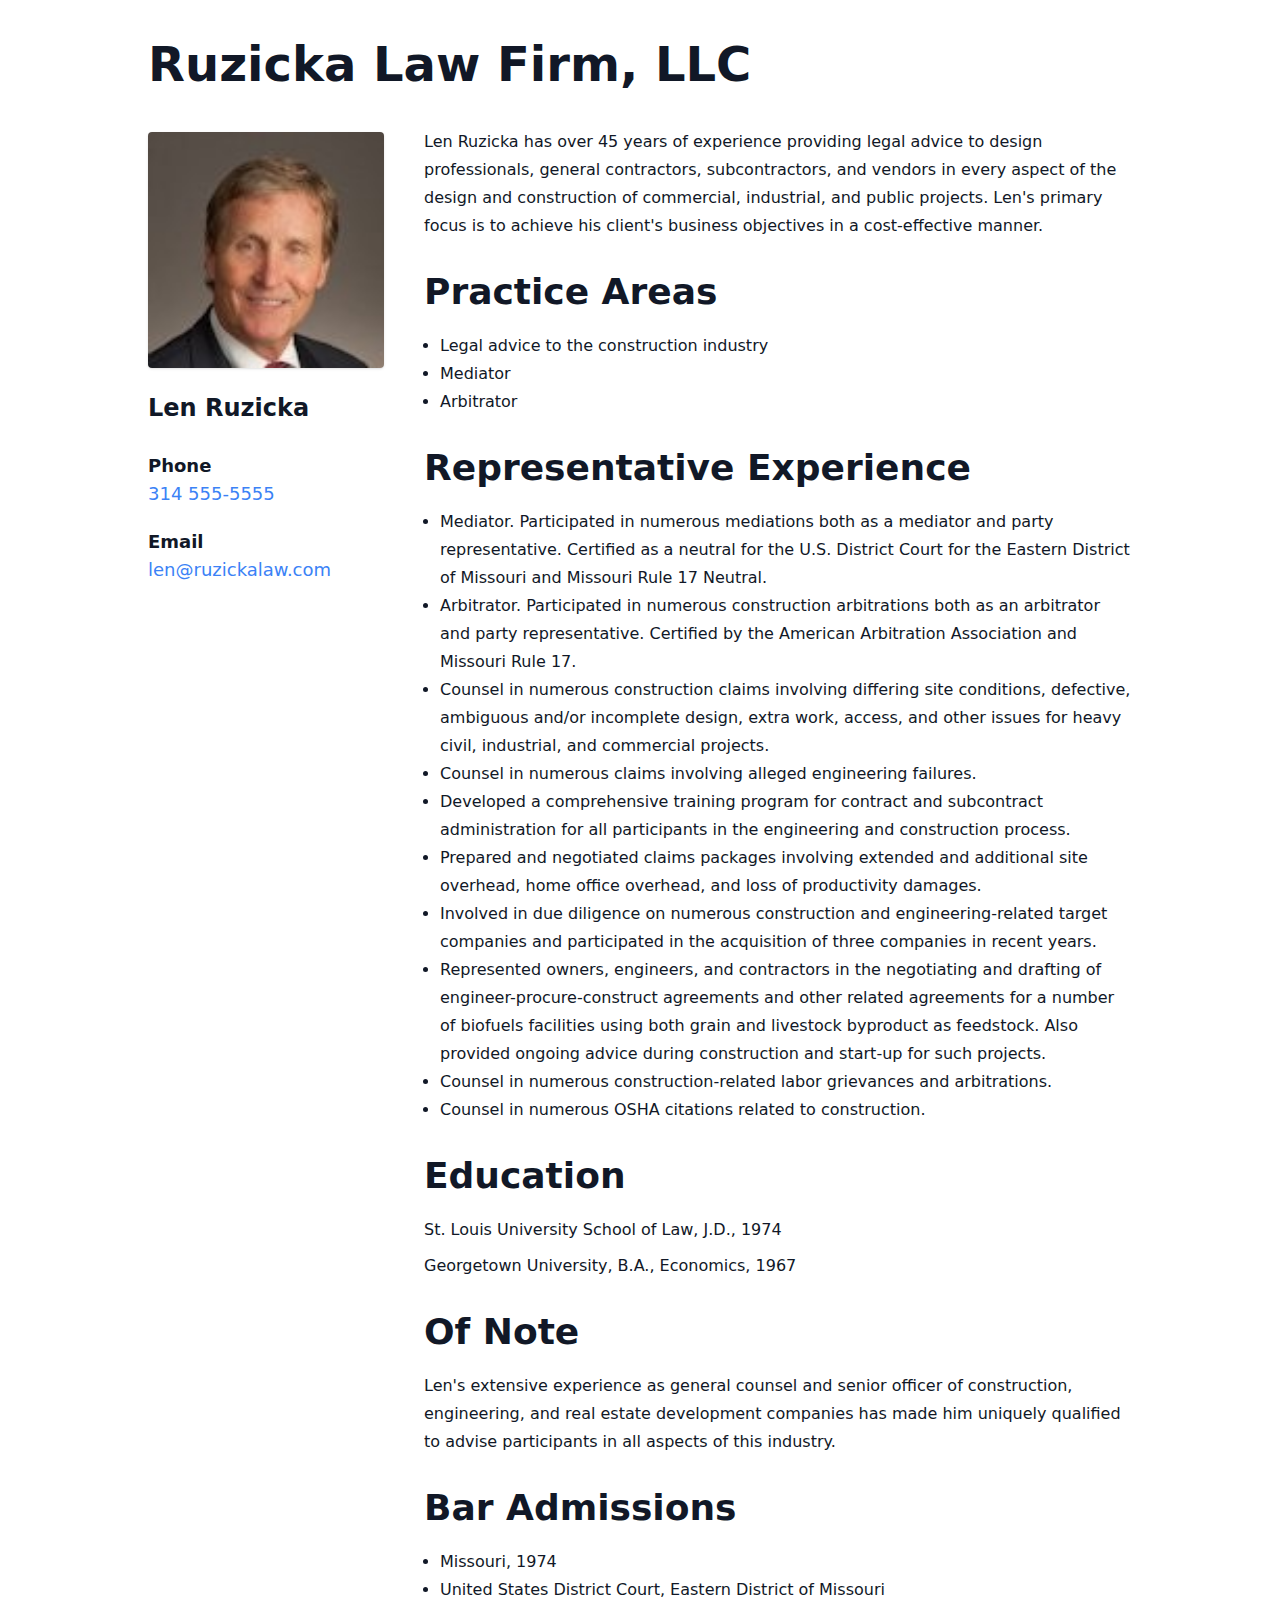
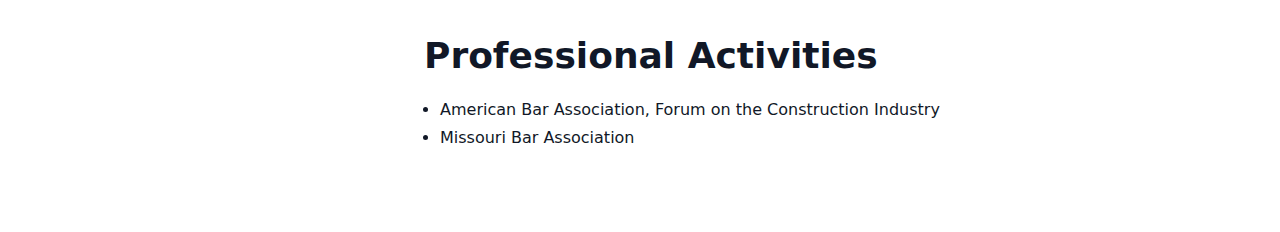
==== index.html @ 510b2f81 "First commit" ====
<!doctype html>
<html lang="{{ site.locale }}">
<head>
  <meta charset="utf-8" />
  <meta name="viewport" content="width=device-width, initial-scale=1.0" />
  <title>Ruzicka Law Firm, LLC</title>

  <meta name="description" content="Ruzicka Law Firm, LLC - Providing expert legal advice for over 45 years in the design and construction industry.">
  <meta name="keywords" content="Ruzicka Law Firm, LLC, Len Ruzicka, legal advice, construction industry, mediator, arbitrator, Missouri">
  <meta name="author" content="Ruzicka Law Firm, LLC">

  <meta property="og:title" content="Ruzicka Law Firm, LLC">
  <meta property="og:description" content="Providing expert legal advice for over 45 years in the design and construction industry.">
  <meta property="og:image" content="https://ruzickalaw.com/images/profile.jpeg">
  <meta property="og:url" content="https://ruzickalaw.com">
  <meta property="og:type" content="website">

  <link rel="stylesheet" href="index.css" />
</head>
<body class="text-gray-900 antialiased font-sans leading-7">
  <main class="container mx-auto mt-10 mb-20 max-w-5xl">
    <h1 class="font-bold text-3xl mb-6 md:text-5xl md:mb-10 mx-5">
      Ruzicka Law Firm, LLC
    </h1>
    <div class="flex flex-col md:flex-row gap-10 mx-5">
      <div class="w-full md:w-1/4 -mb-2">
        <img class="w-full mt-1 rounded shadow" src="images/profile.jpeg" alt="Len Ruzicka">
        <p class="text-2xl font-semibold my-6">Len Ruzicka</p>
        <div class="text-lg pt-1">
          <div>
            <p class="font-semibold">Phone</p>
            <p><a href="tel:+13145555555" class="text-blue-500">314 555-5555</a></p>
          </div>
          <div class="mt-5">
            <p class="font-semibold">Email</p>
            <p><a href="mailto:len@ruzickalaw.com" class="text-blue-500">len@ruzickalaw.com</a></p>
          </div>
        </div>
      </div>

      <div class="w-full md:w-3/4">
        <p>Len Ruzicka has over 45 years of experience providing legal advice to design professionals, general contractors, subcontractors, and vendors in every aspect of the design and construction of commercial, industrial, and public projects. Len's primary focus is to achieve his client's business objectives in a cost-effective manner.</p>

        <h2 class="text-2xl md:text-4xl font-semibold mt-8 mb-5">Practice Areas</h2>
        <ul class="list-disc list-outside ml-4">
          <li>Legal advice to the construction industry</li>
          <li>Mediator</li>
          <li>Arbitrator</li>
        </ul>

        <h2 class="text-2xl md:text-4xl font-semibold mt-8 mb-5">Representative Experience</h2>
        <ul class="list-disc list-outside ml-4">
          <li>Mediator. Participated in numerous mediations both as a mediator and party representative. Certified as a neutral for the U.S. District Court for the Eastern District of Missouri and Missouri Rule 17 Neutral.</li>
          <li>Arbitrator. Participated in numerous construction arbitrations both as an arbitrator and party representative. Certified by the American Arbitration Association and Missouri Rule 17.</li>
          <li>Counsel in numerous construction claims involving differing site conditions, defective, ambiguous and/or incomplete design, extra work, access, and other issues for heavy civil, industrial, and commercial projects.</li>
          <li>Counsel in numerous claims involving alleged engineering failures.</li>
          <li>Developed a comprehensive training program for contract and subcontract administration for all participants in the engineering and construction process.</li>
          <li>Prepared and negotiated claims packages involving extended and additional site overhead, home office overhead, and loss of productivity damages.</li>
          <li>Involved in due diligence on numerous construction and engineering-related target companies and participated in the acquisition of three companies in recent years.</li>
          <li>Represented owners, engineers, and contractors in the negotiating and drafting of engineer-procure-construct agreements and other related agreements for a number of biofuels facilities using both grain and livestock byproduct as feedstock. Also provided ongoing advice during construction and start-up for such projects.</li>
          <li>Counsel in numerous construction-related labor grievances and arbitrations.</li>
          <li>Counsel in numerous OSHA citations related to construction.</li>
        </ul>

        <h2 class="text-2xl md:text-4xl font-semibold mt-8 mb-5">Education</h2>
        <div>
          <p class="mb-2">St. Louis University School of Law, J.D., 1974</p>
          <p>Georgetown University, B.A., Economics, 1967</p>
        </div>

        <h2 class="text-2xl md:text-4xl font-semibold mt-8 mb-5">Of Note</h2>
        <p>Len's extensive experience as general counsel and senior officer of construction, engineering, and real estate development companies has made him uniquely qualified to advise participants in all aspects of this industry.</p>

        <h2 class="text-2xl md:text-4xl font-semibold mt-8 mb-5">Bar Admissions</h2>
        <ul class="list-disc list-outside ml-4">
          <li>Missouri, 1974</li>
          <li>United States District Court, Eastern District of Missouri</li>
        </ul>

        <h2 class="text-2xl md:text-4xl font-semibold mt-8 mb-5">Professional Activities</h2>
        <ul class="list-disc list-outside ml-4">
          <li>American Bar Association, Forum on the Construction Industry</li>
          <li>Missouri Bar Association</li>
        </ul>
      </div>
    </div>
  </main>
</body>
</html>
---- index.css ----
*,
::before,
::after {
  box-sizing: border-box;
  border-width: 0;
  border-style: solid;
  border-color: #e5e7eb;
}
::before,
::after {
  --tw-content: "";
}
html,
:host {
  line-height: 1.5;
  -webkit-text-size-adjust: 100%;
  -moz-tab-size: 4;
  -o-tab-size: 4;
  tab-size: 4;
  font-family:
    ui-sans-serif,
    system-ui,
    -apple-system,
    Segoe UI,
    Roboto,
    Ubuntu,
    Cantarell,
    Noto Sans,
    sans-serif,
    "Apple Color Emoji",
    "Segoe UI Emoji",
    "Segoe UI Symbol",
    "Noto Color Emoji";
  font-feature-settings: normal;
  font-variation-settings: normal;
  -webkit-tap-highlight-color: transparent;
}
body {
  margin: 0;
  line-height: inherit;
}
hr {
  height: 0;
  color: inherit;
  border-top-width: 1px;
}
abbr:where([title]) {
  text-decoration: underline;
  -webkit-text-decoration: underline dotted;
  text-decoration: underline dotted;
}
h1,
h2,
h3,
h4,
h5,
h6 {
  font-size: inherit;
  font-weight: inherit;
}
a {
  color: inherit;
  text-decoration: inherit;
}
b,
strong {
  font-weight: bolder;
}
code,
kbd,
samp,
pre {
  font-family:
    ui-monospace,
    SFMono-Regular,
    Menlo,
    Monaco,
    Consolas,
    "Liberation Mono",
    "Courier New",
    monospace;
  font-feature-settings: normal;
  font-variation-settings: normal;
  font-size: 1em;
}
small {
  font-size: 80%;
}
sub,
sup {
  font-size: 75%;
  line-height: 0;
  position: relative;
  vertical-align: baseline;
}
sub {
  bottom: -0.25em;
}
sup {
  top: -0.5em;
}
table {
  text-indent: 0;
  border-color: inherit;
  border-collapse: collapse;
}
button,
input,
optgroup,
select,
textarea {
  font-family: inherit;
  font-feature-settings: inherit;
  font-variation-settings: inherit;
  font-size: 100%;
  font-weight: inherit;
  line-height: inherit;
  letter-spacing: inherit;
  color: inherit;
  margin: 0;
  padding: 0;
}
button,
select {
  text-transform: none;
}
button,
input:where([type=button]),
input:where([type=reset]),
input:where([type=submit]) {
  -webkit-appearance: button;
  background-color: transparent;
  background-image: none;
}
:-moz-focusring {
  outline: auto;
}
:-moz-ui-invalid {
  box-shadow: none;
}
progress {
  vertical-align: baseline;
}
::-webkit-inner-spin-button,
::-webkit-outer-spin-button {
  height: auto;
}
[type=search] {
  -webkit-appearance: textfield;
  outline-offset: -2px;
}
::-webkit-search-decoration {
  -webkit-appearance: none;
}
::-webkit-file-upload-button {
  -webkit-appearance: button;
  font: inherit;
}
summary {
  display: list-item;
}
blockquote,
dl,
dd,
h1,
h2,
h3,
h4,
h5,
h6,
hr,
figure,
p,
pre {
  margin: 0;
}
fieldset {
  margin: 0;
  padding: 0;
}
legend {
  padding: 0;
}
ol,
ul,
menu {
  list-style: none;
  margin: 0;
  padding: 0;
}
dialog {
  padding: 0;
}
textarea {
  resize: vertical;
}
input::-moz-placeholder,
textarea::-moz-placeholder {
  opacity: 1;
  color: #9ca3af;
}
input::placeholder,
textarea::placeholder {
  opacity: 1;
  color: #9ca3af;
}
button,
[role=button] {
  cursor: pointer;
}
:disabled {
  cursor: default;
}
img,
svg,
video,
canvas,
audio,
iframe,
embed,
object {
  display: block;
  vertical-align: middle;
}
img,
video {
  max-width: 100%;
  height: auto;
}
[hidden] {
  display: none;
}
*,
::before,
::after {
  --tw-border-spacing-x: 0;
  --tw-border-spacing-y: 0;
  --tw-translate-x: 0;
  --tw-translate-y: 0;
  --tw-rotate: 0;
  --tw-skew-x: 0;
  --tw-skew-y: 0;
  --tw-scale-x: 1;
  --tw-scale-y: 1;
  --tw-pan-x: ;
  --tw-pan-y: ;
  --tw-pinch-zoom: ;
  --tw-scroll-snap-strictness: proximity;
  --tw-gradient-from-position: ;
  --tw-gradient-via-position: ;
  --tw-gradient-to-position: ;
  --tw-ordinal: ;
  --tw-slashed-zero: ;
  --tw-numeric-figure: ;
  --tw-numeric-spacing: ;
  --tw-numeric-fraction: ;
  --tw-ring-inset: ;
  --tw-ring-offset-width: 0px;
  --tw-ring-offset-color: #fff;
  --tw-ring-color: rgba(59, 130, 246, 0.5);
  --tw-ring-offset-shadow: 0 0 rgba(0,0,0,0);
  --tw-ring-shadow: 0 0 rgba(0,0,0,0);
  --tw-shadow: 0 0 rgba(0,0,0,0);
  --tw-shadow-colored: 0 0 rgba(0,0,0,0);
  --tw-blur: ;
  --tw-brightness: ;
  --tw-contrast: ;
  --tw-grayscale: ;
  --tw-hue-rotate: ;
  --tw-invert: ;
  --tw-saturate: ;
  --tw-sepia: ;
  --tw-drop-shadow: ;
  --tw-backdrop-blur: ;
  --tw-backdrop-brightness: ;
  --tw-backdrop-contrast: ;
  --tw-backdrop-grayscale: ;
  --tw-backdrop-hue-rotate: ;
  --tw-backdrop-invert: ;
  --tw-backdrop-opacity: ;
  --tw-backdrop-saturate: ;
  --tw-backdrop-sepia: ;
  --tw-contain-size: ;
  --tw-contain-layout: ;
  --tw-contain-paint: ;
  --tw-contain-style: ;
}
::backdrop {
  --tw-border-spacing-x: 0;
  --tw-border-spacing-y: 0;
  --tw-translate-x: 0;
  --tw-translate-y: 0;
  --tw-rotate: 0;
  --tw-skew-x: 0;
  --tw-skew-y: 0;
  --tw-scale-x: 1;
  --tw-scale-y: 1;
  --tw-pan-x: ;
  --tw-pan-y: ;
  --tw-pinch-zoom: ;
  --tw-scroll-snap-strictness: proximity;
  --tw-gradient-from-position: ;
  --tw-gradient-via-position: ;
  --tw-gradient-to-position: ;
  --tw-ordinal: ;
  --tw-slashed-zero: ;
  --tw-numeric-figure: ;
  --tw-numeric-spacing: ;
  --tw-numeric-fraction: ;
  --tw-ring-inset: ;
  --tw-ring-offset-width: 0px;
  --tw-ring-offset-color: #fff;
  --tw-ring-color: rgba(59, 130, 246, 0.5);
  --tw-ring-offset-shadow: 0 0 rgba(0,0,0,0);
  --tw-ring-shadow: 0 0 rgba(0,0,0,0);
  --tw-shadow: 0 0 rgba(0,0,0,0);
  --tw-shadow-colored: 0 0 rgba(0,0,0,0);
  --tw-blur: ;
  --tw-brightness: ;
  --tw-contrast: ;
  --tw-grayscale: ;
  --tw-hue-rotate: ;
  --tw-invert: ;
  --tw-saturate: ;
  --tw-sepia: ;
  --tw-drop-shadow: ;
  --tw-backdrop-blur: ;
  --tw-backdrop-brightness: ;
  --tw-backdrop-contrast: ;
  --tw-backdrop-grayscale: ;
  --tw-backdrop-hue-rotate: ;
  --tw-backdrop-invert: ;
  --tw-backdrop-opacity: ;
  --tw-backdrop-saturate: ;
  --tw-backdrop-sepia: ;
  --tw-contain-size: ;
  --tw-contain-layout: ;
  --tw-contain-paint: ;
  --tw-contain-style: ;
}
.container {
  width: 100%;
}
@media (min-width: 640px) {
  .container {
    max-width: 640px;
  }
}
@media (min-width: 768px) {
  .container {
    max-width: 768px;
  }
}
@media (min-width: 1024px) {
  .container {
    max-width: 1024px;
  }
}
@media (min-width: 1280px) {
  .container {
    max-width: 1280px;
  }
}
@media (min-width: 1536px) {
  .container {
    max-width: 1536px;
  }
}
.mx-5 {
  margin-left: 1.25rem;
  margin-right: 1.25rem;
}
.mx-auto {
  margin-left: auto;
  margin-right: auto;
}
.my-6 {
  margin-top: 1.5rem;
  margin-bottom: 1.5rem;
}
.-mb-2 {
  margin-bottom: -0.5rem;
}
.mb-2 {
  margin-bottom: 0.5rem;
}
.mb-20 {
  margin-bottom: 5rem;
}
.mb-5 {
  margin-bottom: 1.25rem;
}
.mb-6 {
  margin-bottom: 1.5rem;
}
.ml-4 {
  margin-left: 1rem;
}
.mt-1 {
  margin-top: 0.25rem;
}
.mt-10 {
  margin-top: 2.5rem;
}
.mt-5 {
  margin-top: 1.25rem;
}
.mt-8 {
  margin-top: 2rem;
}
.flex {
  display: flex;
}
.w-full {
  width: 100%;
}
.max-w-5xl {
  max-width: 64rem;
}
.list-outside {
  list-style-position: outside;
}
.list-disc {
  list-style-type: disc;
}
.flex-col {
  flex-direction: column;
}
.gap-10 {
  gap: 2.5rem;
}
.rounded {
  border-radius: 0.25rem;
}
.pt-1 {
  padding-top: 0.25rem;
}
.font-sans {
  font-family:
    ui-sans-serif,
    system-ui,
    -apple-system,
    Segoe UI,
    Roboto,
    Ubuntu,
    Cantarell,
    Noto Sans,
    sans-serif,
    "Apple Color Emoji",
    "Segoe UI Emoji",
    "Segoe UI Symbol",
    "Noto Color Emoji";
}
.text-2xl {
  font-size: 1.5rem;
  line-height: 2rem;
}
.text-3xl {
  font-size: 1.875rem;
  line-height: 2.25rem;
}
.text-lg {
  font-size: 1.125rem;
  line-height: 1.75rem;
}
.font-bold {
  font-weight: 700;
}
.font-semibold {
  font-weight: 600;
}
.leading-7 {
  line-height: 1.75rem;
}
.text-blue-500 {
  --tw-text-opacity: 1;
  color: rgba(59, 130, 246, 1);
  color: rgba(59, 130, 246, var(--tw-text-opacity));
}
.text-gray-900 {
  --tw-text-opacity: 1;
  color: rgba(17, 24, 39, 1);
  color: rgba(17, 24, 39, var(--tw-text-opacity));
}
.antialiased {
  -webkit-font-smoothing: antialiased;
  -moz-osx-font-smoothing: grayscale;
}
.shadow {
  --tw-shadow: 0 1px 3px 0 rgba(0, 0, 0, 0.1), 0 1px 2px -1px rgba(0, 0, 0, 0.1);
  --tw-shadow-colored: 0 1px 3px 0 var(--tw-shadow-color), 0 1px 2px -1px var(--tw-shadow-color);
  box-shadow:
    0 0 rgba(0, 0, 0, 0),
    0 0 rgba(0, 0, 0, 0),
    0 1px 3px 0 rgba(0, 0, 0, 0.1),
    0 1px 2px -1px rgba(0, 0, 0, 0.1);
  box-shadow:
    var(--tw-ring-offset-shadow, 0 0 rgba(0,0,0,0)),
    var(--tw-ring-shadow, 0 0 rgba(0,0,0,0)),
    var(--tw-shadow);
}
@media (min-width: 768px) {
  .md\:mb-10 {
    margin-bottom: 2.5rem;
  }
  .md\:w-1\/4 {
    width: 25%;
  }
  .md\:w-3\/4 {
    width: 75%;
  }
  .md\:flex-row {
    flex-direction: row;
  }
  .md\:text-4xl {
    font-size: 2.25rem;
    line-height: 2.5rem;
  }
  .md\:text-5xl {
    font-size: 3rem;
    line-height: 1;
  }
}

/* frontend/styles/syntax-highlighting.css */
pre.highlight {
  padding: 16px;
  background-color: #F6F8FA;
}
.highlight .hll {
  background-color: #ffffcc;
}
.highlight .c {
  color: #999988;
  font-style: italic;
}
.highlight .err {
  color: #a61717;
  background-color: #e3d2d2;
}
.highlight .k {
  color: #000000;
  font-weight: bold;
}
.highlight .o {
  color: #000000;
  font-weight: bold;
}
.highlight .cm {
  color: #999988;
  font-style: italic;
}
.highlight .cp {
  color: #999999;
  font-weight: bold;
  font-style: italic;
}
.highlight .c1 {
  color: #999988;
  font-style: italic;
}
.highlight .cs {
  color: #999999;
  font-weight: bold;
  font-style: italic;
}
.highlight .gd {
  color: #000000;
  background-color: #ffdddd;
}
.highlight .ge {
  color: #000000;
  font-style: italic;
}
.highlight .gr {
  color: #aa0000;
}
.highlight .gh {
  color: #999999;
}
.highlight .gi {
  color: #000000;
  background-color: #ddffdd;
}
.highlight .go {
  color: #888888;
}
.highlight .gp {
  color: #555555;
}
.highlight .gs {
  font-weight: bold;
}
.highlight .gu {
  color: #aaaaaa;
}
.highlight .gt {
  color: #aa0000;
}
.highlight .kc {
  color: #000000;
  font-weight: bold;
}
.highlight .kd {
  color: #000000;
  font-weight: bold;
}
.highlight .kn {
  color: #000000;
  font-weight: bold;
}
.highlight .kp {
  color: #000000;
  font-weight: bold;
}
.highlight .kr {
  color: #000000;
  font-weight: bold;
}
.highlight .kt {
  color: #445588;
  font-weight: bold;
}
.highlight .m {
  color: #009999;
}
.highlight .s {
  color: #d01040;
}
.highlight .na {
  color: #008080;
}
.highlight .nb {
  color: #0086B3;
}
.highlight .nc {
  color: #445588;
  font-weight: bold;
}
.highlight .no {
  color: #008080;
}
.highlight .nd {
  color: #3c5d5d;
  font-weight: bold;
}
.highlight .ni {
  color: #800080;
}
.highlight .ne {
  color: #990000;
  font-weight: bold;
}
.highlight .nf {
  color: #990000;
  font-weight: bold;
}
.highlight .nl {
  color: #990000;
  font-weight: bold;
}
.highlight .nn {
  color: #555555;
}
.highlight .nt {
  color: #000080;
}
.highlight .nv {
  color: #008080;
}
.highlight .ow {
  color: #000000;
  font-weight: bold;
}
.highlight .w {
  color: #bbbbbb;
}
.highlight .mf {
  color: #009999;
}
.highlight .mh {
  color: #009999;
}
.highlight .mi {
  color: #009999;
}
.highlight .mo {
  color: #009999;
}
.highlight .sb {
  color: #d01040;
}
.highlight .sc {
  color: #d01040;
}
.highlight .sd {
  color: #d01040;
}
.highlight .s2 {
  color: #d01040;
}
.highlight .se {
  color: #d01040;
}
.highlight .sh {
  color: #d01040;
}
.highlight .si {
  color: #d01040;
}
.highlight .sx {
  color: #d01040;
}
.highlight .sr {
  color: #009926;
}
.highlight .s1 {
  color: #d01040;
}
.highlight .ss {
  color: #990073;
}
.highlight .bp {
  color: #999999;
}
.highlight .vc {
  color: #008080;
}
.highlight .vg {
  color: #008080;
}
.highlight .vi {
  color: #008080;
}
.highlight .il {
  color: #009999;
}
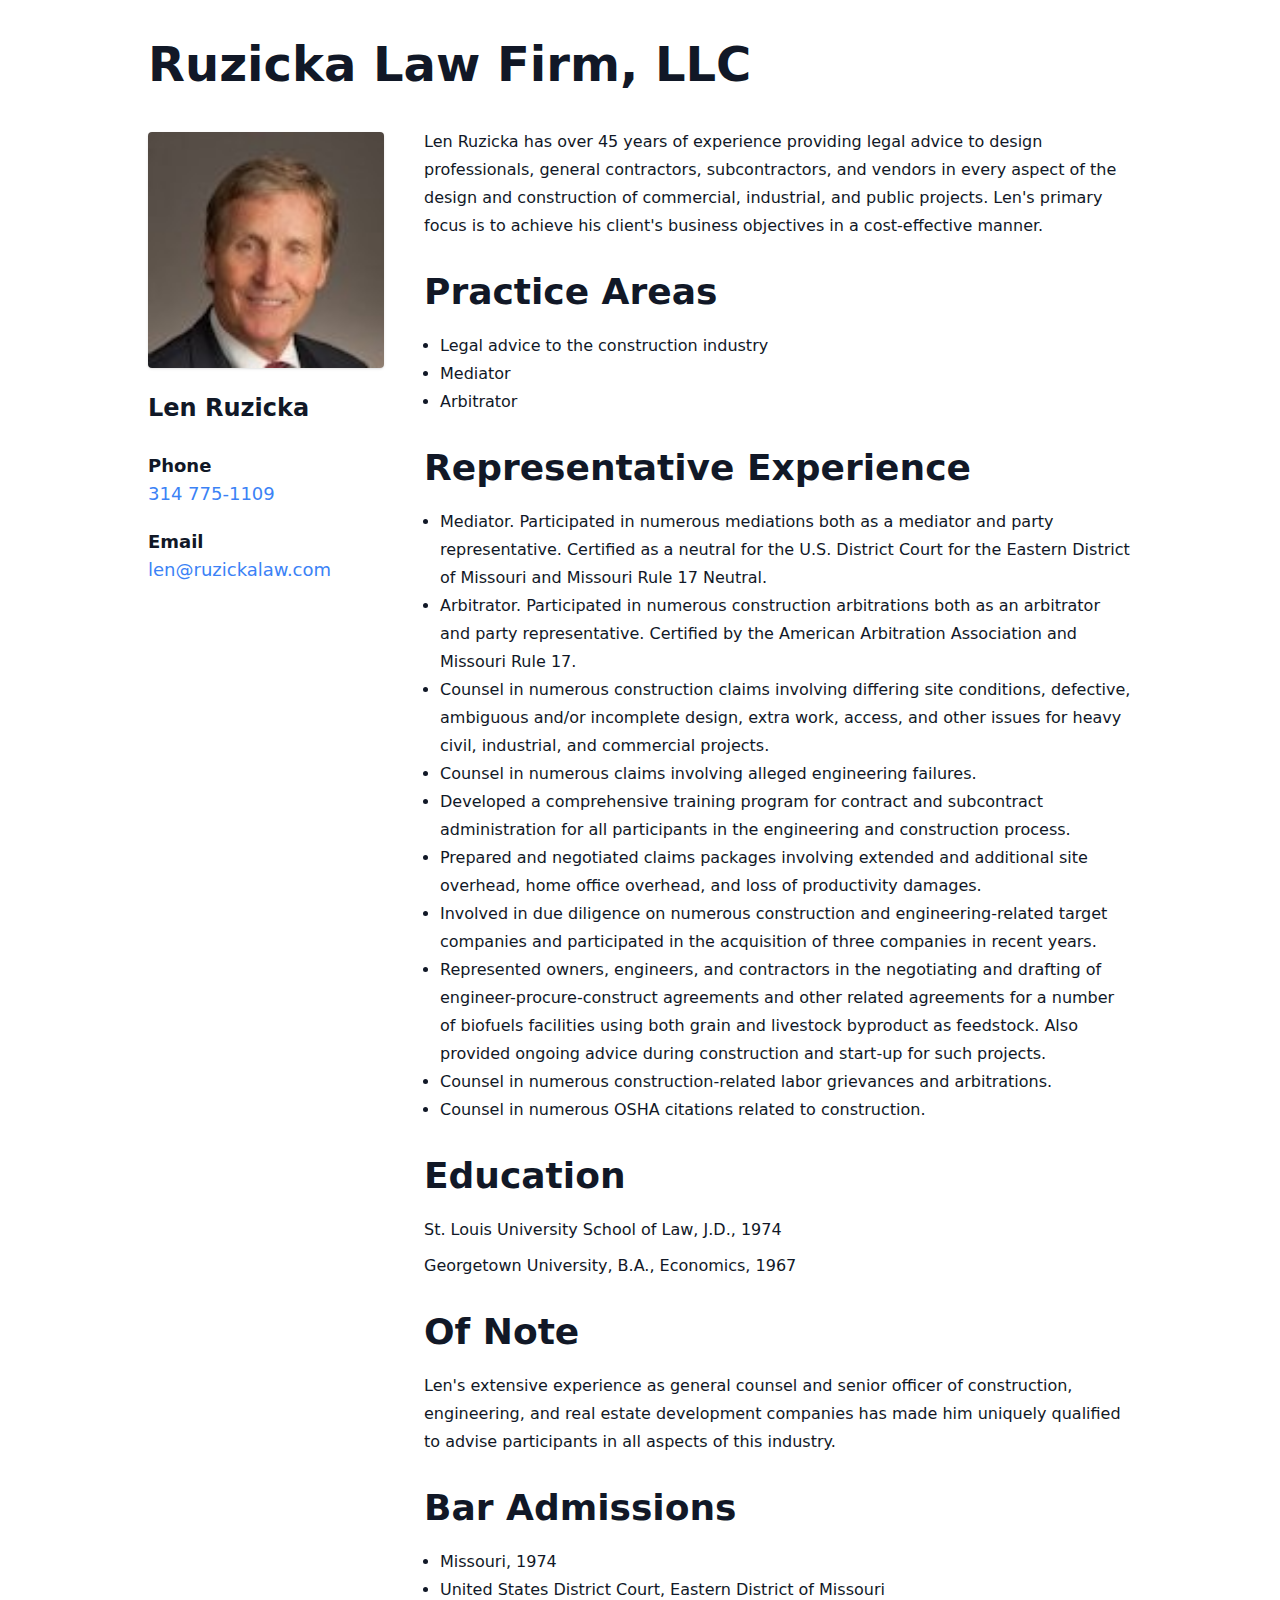
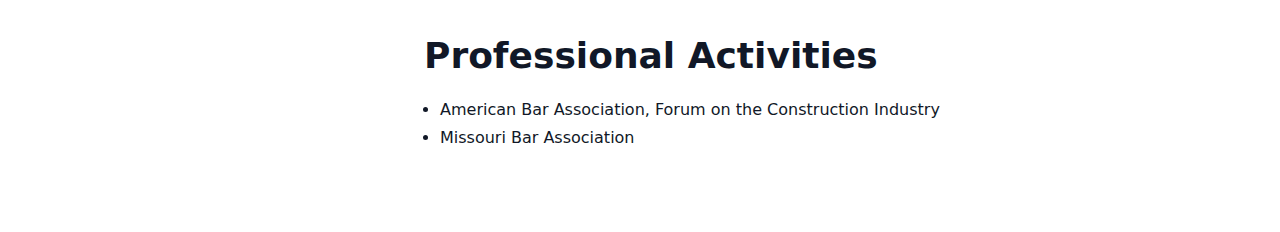
==== commit cc4453a5: "Update number" ====
--- a/index.html
+++ b/index.html
@@ -11,9 +11,13 @@
 
   <meta property="og:title" content="Ruzicka Law Firm, LLC">
   <meta property="og:description" content="Providing expert legal advice for over 45 years in the design and construction industry.">
-  <meta property="og:image" content="https://ruzickalaw.com/images/profile.jpeg">
-  <meta property="og:url" content="https://ruzickalaw.com">
+  <meta property="og:image" content="https://mattruzicka.github.io/images/logo.jpeg">
+  <meta property="og:url" content="https://mattruzicka.github.io">
   <meta property="og:type" content="website">
+
+  <link rel="apple-touch-icon" sizes="180x180" href="apple-touch-icon.png">
+  <link rel="icon" type="image/png" sizes="32x32" href="favicon-32x32.png">
+  <link rel="icon" type="image/png" sizes="16x16" href="favicon-16x16.png">
 
   <link rel="stylesheet" href="index.css" />
 </head>
@@ -29,7 +33,7 @@
         <div class="text-lg pt-1">
           <div>
             <p class="font-semibold">Phone</p>
-            <p><a href="tel:+13145555555" class="text-blue-500">314 555-5555</a></p>
+            <p><a href="tel:+13147751109" class="text-blue-500">314 775-1109</a></p>
           </div>
           <div class="mt-5">
             <p class="font-semibold">Email</p>
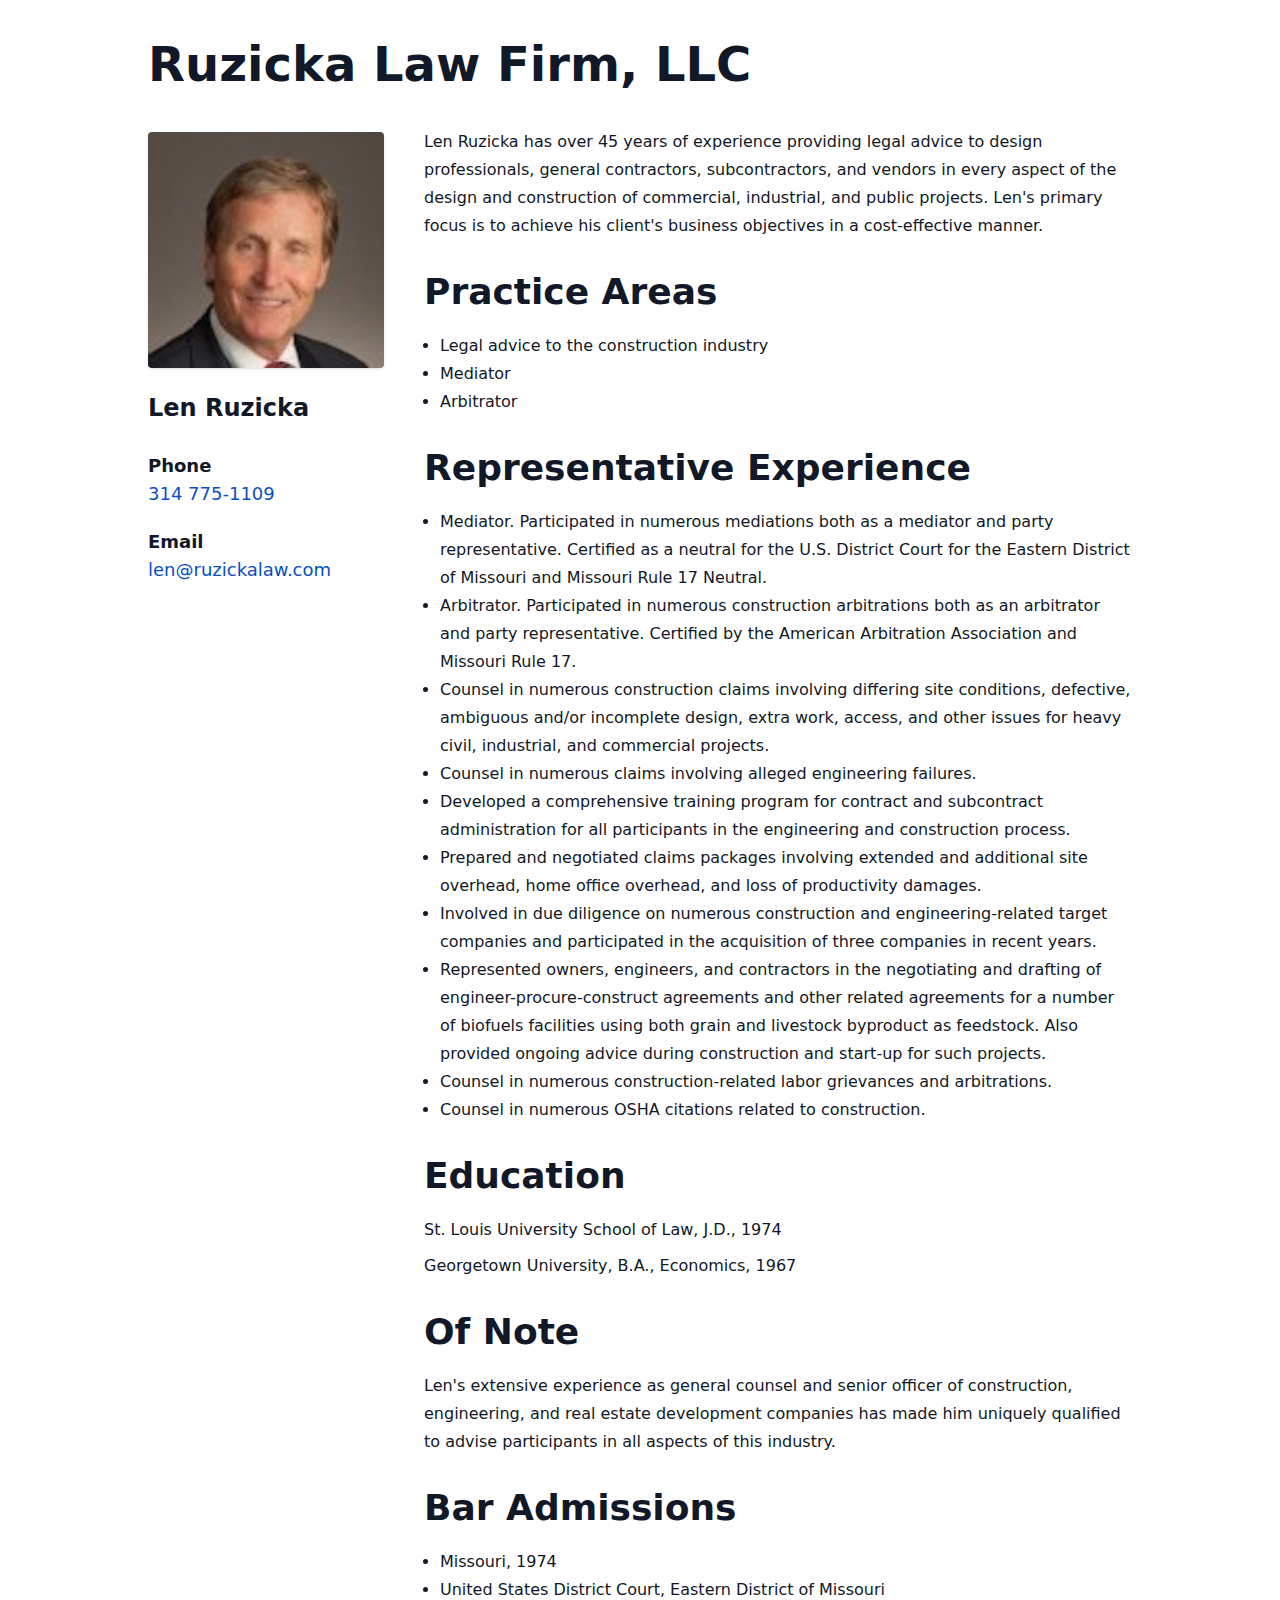
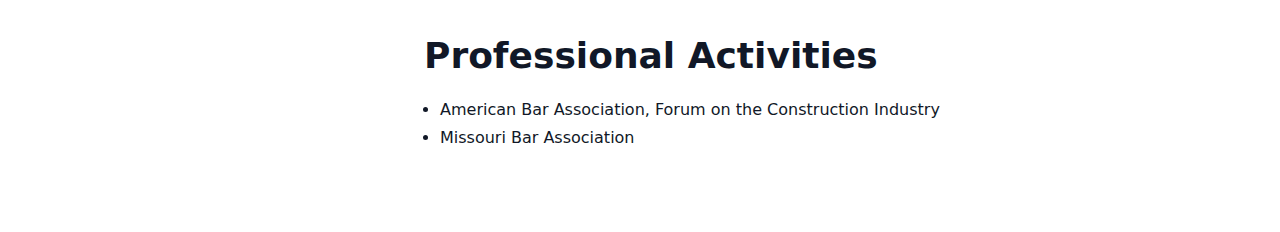
==== commit 2f847a0c: "Increase link color contrast" ====
--- a/index.html
+++ b/index.html
@@ -1,5 +1,5 @@
 <!doctype html>
-<html lang="{{ site.locale }}">
+<html lang="en">
 <head>
   <meta charset="utf-8" />
   <meta name="viewport" content="width=device-width, initial-scale=1.0" />
@@ -11,8 +11,8 @@
 
   <meta property="og:title" content="Ruzicka Law Firm, LLC">
   <meta property="og:description" content="Providing expert legal advice for over 45 years in the design and construction industry.">
-  <meta property="og:image" content="https://mattruzicka.github.io/images/logo.jpeg">
-  <meta property="og:url" content="https://mattruzicka.github.io">
+  <meta property="og:image" content="https://ruzickalaw.com/images/logo.jpeg">
+  <meta property="og:url" content="https://ruzickalaw.com">
   <meta property="og:type" content="website">
 
   <link rel="apple-touch-icon" sizes="180x180" href="apple-touch-icon.png">
@@ -33,11 +33,11 @@
         <div class="text-lg pt-1">
           <div>
             <p class="font-semibold">Phone</p>
-            <p><a href="tel:+13147751109" class="text-blue-500">314 775-1109</a></p>
+            <p><a href="tel:+13147751109" class="blue-link">314 775-1109</a></p>
           </div>
           <div class="mt-5">
             <p class="font-semibold">Email</p>
-            <p><a href="mailto:len@ruzickalaw.com" class="text-blue-500">len@ruzickalaw.com</a></p>
+            <p><a href="mailto:len@ruzickalaw.com" class="blue-link">len@ruzickalaw.com</a></p>
           </div>
         </div>
       </div>
--- a/index.css
+++ b/index.css
@@ -472,10 +472,10 @@
 .leading-7 {
   line-height: 1.75rem;
 }
-.text-blue-500 {
+.blue-link {
   --tw-text-opacity: 1;
-  color: rgba(59, 130, 246, 1);
-  color: rgba(59, 130, 246, var(--tw-text-opacity));
+  color: rgba(9, 79, 195, 1);
+  color: rgba(9, 79, 195, var(--tw-text-opacity));
 }
 .text-gray-900 {
   --tw-text-opacity: 1;
